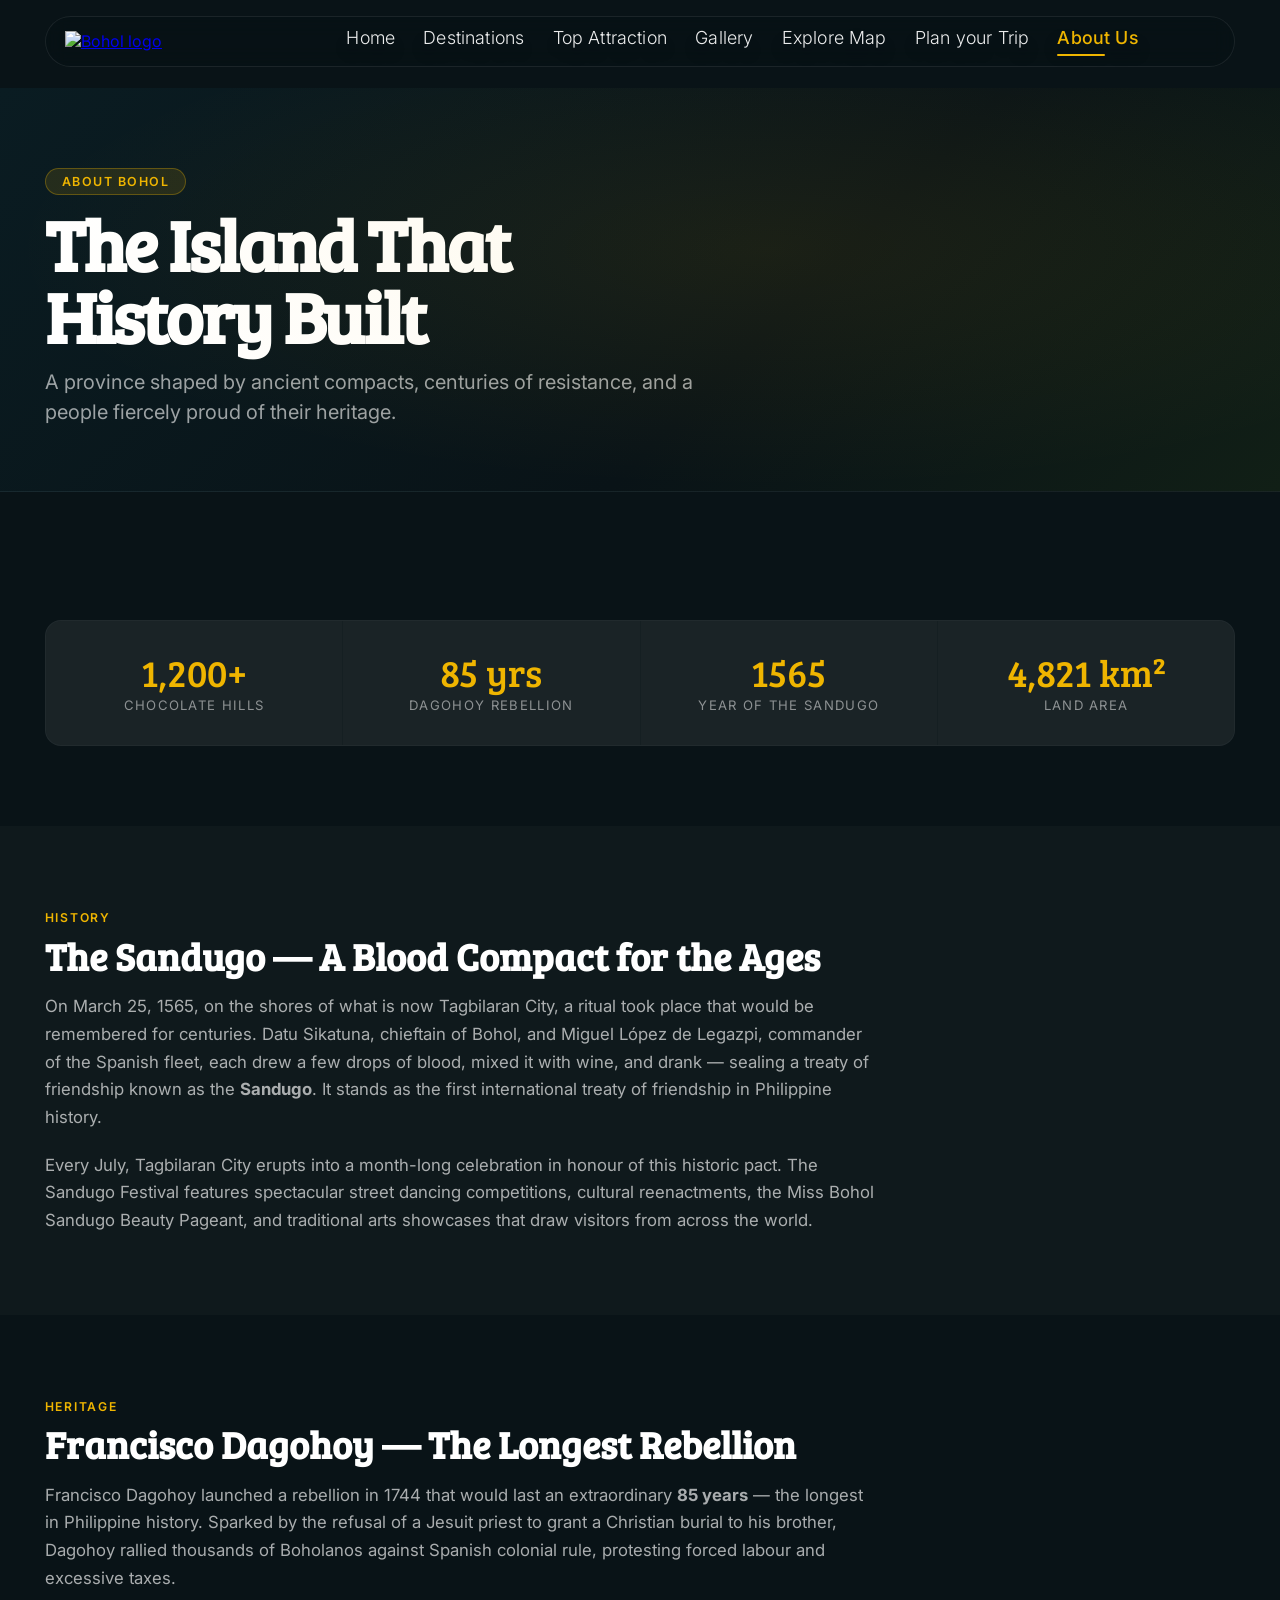
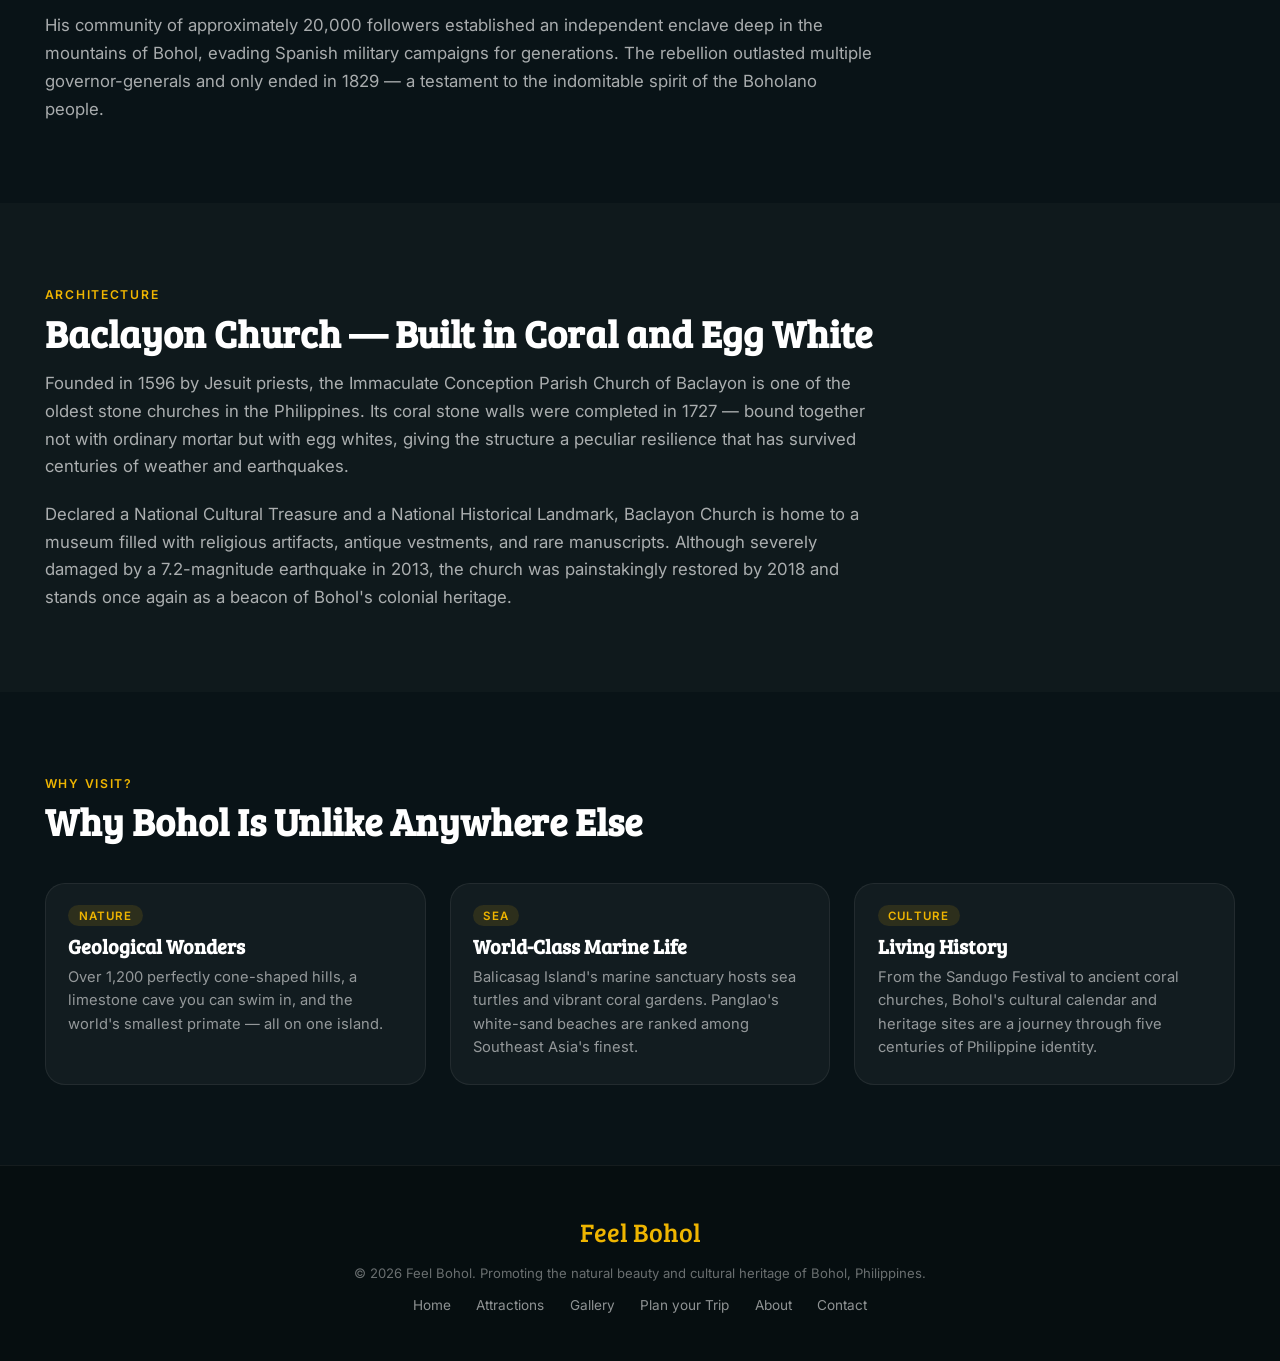
==== about.html @ 52533cbc "implemented other pages" ====
<!DOCTYPE html>
<html lang="en">
<head>
  <meta charset="UTF-8">
  <meta name="viewport" content="width=device-width, initial-scale=1.0">
  <meta name="description" content="Learn about Bohol's rich history, culture, and what makes it one of the Philippines' most beloved destinations.">
  <link rel="preconnect" href="https://fonts.googleapis.com">
  <link rel="preconnect" href="https://fonts.gstatic.com" crossorigin>
  <link href="https://fonts.googleapis.com/css2?family=Bree+Serif&family=Inter:wght@300;400;500;600;700&display=swap" rel="stylesheet">
  <link href="./css/main.css" rel="stylesheet">
  <link href="./css/pages.css" rel="stylesheet">
  <title>About Bohol – Feel Bohol</title>
</head>
<body>
  <header class="site-header">
    <a class="brand" href="index.html" aria-label="Feel Bohol home">
      <img src="./images/bohol-logo.png" alt="Bohol logo">
    </a>
    <nav class="site-nav" aria-label="Primary navigation">
      <a href="index.html">Home</a>
      <a href="destinations.html">Destinations</a>
      <a href="top_attractions.html">Top Attraction</a>
      <a href="gallery.html">Gallery</a>
      <a href="explore_map.html">Explore Map</a>
      <a href="plan_your_trip.html">Plan your Trip</a>
      <a class="is-active" href="about.html">About Us</a>
    </nav>
  </header>

  <div class="page-wrap">
    <div class="page-hero">
      <p class="page-hero__label">About Bohol</p>
      <h1 class="page-hero__title">The Island That<br>History Built</h1>
      <p class="page-hero__sub">A province shaped by ancient compacts, centuries of resistance, and a people fiercely proud of their heritage.</p>
    </div>

    <!-- Stats -->
    <section class="section">
      <div class="stats-strip">
        <div class="stat"><span class="stat__value">1,200+</span><span class="stat__label">Chocolate Hills</span></div>
        <div class="stat"><span class="stat__value">85 yrs</span><span class="stat__label">Dagohoy Rebellion</span></div>
        <div class="stat"><span class="stat__value">1565</span><span class="stat__label">Year of the Sandugo</span></div>
        <div class="stat"><span class="stat__value">4,821 km²</span><span class="stat__label">Land Area</span></div>
      </div>
    </section>

    <!-- History sections -->
    <section class="section section--alt">
      <span class="section__label">History</span>
      <h2 class="section__title">The Sandugo — A Blood Compact for the Ages</h2>
      <p class="section__body">
        On March 25, 1565, on the shores of what is now Tagbilaran City, a ritual took place that would be remembered for centuries. Datu Sikatuna, chieftain of Bohol, and Miguel López de Legazpi, commander of the Spanish fleet, each drew a few drops of blood, mixed it with wine, and drank — sealing a treaty of friendship known as the <strong>Sandugo</strong>. It stands as the first international treaty of friendship in Philippine history.
      </p>
      <br>
      <p class="section__body">
        Every July, Tagbilaran City erupts into a month-long celebration in honour of this historic pact. The Sandugo Festival features spectacular street dancing competitions, cultural reenactments, the Miss Bohol Sandugo Beauty Pageant, and traditional arts showcases that draw visitors from across the world.
      </p>
    </section>

    <section class="section">
      <span class="section__label">Heritage</span>
      <h2 class="section__title">Francisco Dagohoy — The Longest Rebellion</h2>
      <p class="section__body">
        Francisco Dagohoy launched a rebellion in 1744 that would last an extraordinary <strong>85 years</strong> — the longest in Philippine history. Sparked by the refusal of a Jesuit priest to grant a Christian burial to his brother, Dagohoy rallied thousands of Boholanos against Spanish colonial rule, protesting forced labour and excessive taxes.
      </p>
      <br>
      <p class="section__body">
        His community of approximately 20,000 followers established an independent enclave deep in the mountains of Bohol, evading Spanish military campaigns for generations. The rebellion outlasted multiple governor-generals and only ended in 1829 — a testament to the indomitable spirit of the Boholano people.
      </p>
    </section>

    <section class="section section--alt">
      <span class="section__label">Architecture</span>
      <h2 class="section__title">Baclayon Church — Built in Coral and Egg White</h2>
      <p class="section__body">
        Founded in 1596 by Jesuit priests, the Immaculate Conception Parish Church of Baclayon is one of the oldest stone churches in the Philippines. Its coral stone walls were completed in 1727 — bound together not with ordinary mortar but with egg whites, giving the structure a peculiar resilience that has survived centuries of weather and earthquakes.
      </p>
      <br>
      <p class="section__body">
        Declared a National Cultural Treasure and a National Historical Landmark, Baclayon Church is home to a museum filled with religious artifacts, antique vestments, and rare manuscripts. Although severely damaged by a 7.2-magnitude earthquake in 2013, the church was painstakingly restored by 2018 and stands once again as a beacon of Bohol's colonial heritage.
      </p>
    </section>

    <!-- Why Bohol -->
    <section class="section">
      <span class="section__label">Why Visit?</span>
      <h2 class="section__title">Why Bohol Is Unlike Anywhere Else</h2>
      <div class="card-grid">
        <div class="card">
          <div class="card__body">
            <span class="card__tag">Nature</span>
            <h3 class="card__title">Geological Wonders</h3>
            <p class="card__text">Over 1,200 perfectly cone-shaped hills, a limestone cave you can swim in, and the world's smallest primate — all on one island.</p>
          </div>
        </div>
        <div class="card">
          <div class="card__body">
            <span class="card__tag">Sea</span>
            <h3 class="card__title">World-Class Marine Life</h3>
            <p class="card__text">Balicasag Island's marine sanctuary hosts sea turtles and vibrant coral gardens. Panglao's white-sand beaches are ranked among Southeast Asia's finest.</p>
          </div>
        </div>
        <div class="card">
          <div class="card__body">
            <span class="card__tag">Culture</span>
            <h3 class="card__title">Living History</h3>
            <p class="card__text">From the Sandugo Festival to ancient coral churches, Bohol's cultural calendar and heritage sites are a journey through five centuries of Philippine identity.</p>
          </div>
        </div>
      </div>
    </section>
  </div>

  <footer class="site-footer">
    <div class="site-footer__inner">
      <p class="site-footer__brand">Feel Bohol</p>
      <p class="site-footer__copy">&copy; 2026 Feel Bohol. Promoting the natural beauty and cultural heritage of Bohol, Philippines.</p>
      <nav class="site-footer__nav">
        <a href="index.html">Home</a><a href="top_attractions.html">Attractions</a><a href="gallery.html">Gallery</a><a href="plan_your_trip.html">Plan your Trip</a><a href="about.html">About</a><a href="contact.html">Contact</a>
      </nav>
    </div>
  </footer>
</body>
</html>
---- css/main.css ----
* {
  box-sizing: border-box;
}

:root {
  --bg-shadow: rgba(5, 15, 18, 0.72);
  --copy-color: rgba(255, 255, 255, 0.88);
  --nav-color: rgba(255, 255, 255, 0.92);
  --accent: #efb500;
  --card-radius: 28px;
}

html,
body {
  margin: 0;
  min-height: 100%;
  font-family: "Inter", sans-serif;
  background: #091317;
}

body {
  color: #fff;
}

a,
button {
  font: inherit;
}

.hero {
  position: relative;
  min-height: 100vh;
  padding: 1.8rem clamp(1.25rem, 3.5vw, 4.5rem) 2.5rem;
}

.hero__carousel {
  position: absolute;
  inset: 0;
  z-index: 0;
}

.carousel-slide {
  position: absolute;
  inset: 0;
  background-position: center center;
  background-repeat: no-repeat;
  background-size: cover;
  opacity: 0;
  transition: opacity 0.75s ease;
}

.carousel-slide::after {
  content: "";
  position: absolute;
  inset: 0;
  background-image:
    linear-gradient(180deg, rgba(10, 20, 28, 0.4) 0%, rgba(10, 20, 28, 0.12) 18%, rgba(7, 16, 18, 0.4) 100%),
    linear-gradient(90deg, rgba(5, 13, 16, 0.54) 0%, rgba(5, 13, 16, 0.24) 31%, rgba(5, 13, 16, 0) 61%);
}

.carousel-slide.is-active {
  opacity: 1;
}

.site-header {
  position: relative;
  z-index: 3;
  display: flex;
  align-items: center;
  gap: clamp(1.25rem, 3vw, 3.5rem);
}

.brand {
  flex: 0 0 auto;
}

.brand img {
  display: block;
  width: clamp(185px, 14vw, 270px);
  height: auto;
}

.site-nav {
  display: flex;
  flex: 1;
  justify-content: center;
  align-items: center;
  gap: clamp(1rem, 2.2vw, 2.8rem);
  padding-right: clamp(0rem, 1.5vw, 2rem);
}

.site-nav a {
  position: relative;
  padding-bottom: 0.55rem;
  color: var(--nav-color);
  font-size: clamp(0.92rem, 0.55vw + 0.7rem, 1.12rem);
  font-weight: 300;
  text-decoration: none;
  letter-spacing: 0.01em;
  text-shadow: 0 10px 22px rgba(0, 0, 0, 0.18);
}

.site-nav a.is-active {
  color: var(--accent);
  font-weight: 500;
}

.site-nav a.is-active::after {
  content: "";
  position: absolute;
  left: 0;
  bottom: 0;
  width: 3rem;
  height: 0.16rem;
  border-radius: 999px;
  background: var(--accent);
}

.hero__body {
  position: relative;
  z-index: 2;
  display: grid;
  grid-template-columns: minmax(320px, 0.95fr) minmax(480px, 1.1fr);
  align-items: center;
  min-height: calc(100vh - 6.5rem);
  gap: clamp(1.5rem, 3vw, 3rem);
}

.hero__copy {
  max-width: 44rem;
  padding-top: clamp(5.2rem, 19vh, 11rem);
}

.hero__copy h1 {
  margin: 0;
  font-family: "Bree Serif", serif;
  font-size: clamp(4.5rem, 8vw, 8rem);
  line-height: 0.9;
  letter-spacing: -0.04em;
  text-shadow: 0 20px 40px rgba(0, 0, 0, 0.24);
}

.hero__description {
  width: min(42rem, 94%);
  margin: 1.2rem 0 2.7rem;
  color: var(--copy-color);
  font-size: clamp(1rem, 1vw + 0.5rem, 1.55rem);
  line-height: 1.38;
  text-wrap: balance;
  opacity: 1;
  transition: opacity 0.3s ease;
}

.cta-button {
  display: inline-flex;
  align-items: center;
  justify-content: center;
  min-width: 13rem;
  padding: 1.15rem 2.2rem;
  border-radius: 0.45rem;
  background: var(--accent);
  color: #111;
  font-size: 1.15rem;
  font-weight: 500;
  text-decoration: none;
  box-shadow: 0 14px 30px rgba(0, 0, 0, 0.18);
  transition: transform 160ms ease, box-shadow 160ms ease;
}

.cta-button:hover,
.cta-button:focus-visible {
  transform: translateY(-2px);
  box-shadow: 0 18px 34px rgba(0, 0, 0, 0.24);
}

.hero__visuals {
  position: relative;
  min-height: min(50rem, 74vh);
}

.hero__controls {
  position: absolute;
  top: 34%;
  right: 0;
  z-index: 4;
  display: flex;
  gap: 0.8rem;
}

.control {
  width: 3.7rem;
  height: 3.7rem;
  border: 0;
  border-radius: 50%;
  background-color: transparent;
  background-image: url("../images/icon-next.png");
  background-position: center;
  background-repeat: no-repeat;
  background-size: contain;
  cursor: pointer;
  opacity: 0.92;
  transition: transform 160ms ease, opacity 160ms ease;
}

.control--prev {
  transform: rotate(180deg);
}

.control:hover,
.control:focus-visible {
  opacity: 1;
  transform: translateY(-2px);
}

.control--prev:hover,
.control--prev:focus-visible {
  transform: rotate(180deg) translateY(2px);
}

/* --- Card Carousel Track --- */

.hero__cards {
  position: absolute;
  right: 0;
  bottom: 2rem;
  width: min(800px, 85vw);
  overflow: hidden;
  padding-top: 2rem;
  padding-bottom: 4rem;
  -webkit-mask-image: linear-gradient(to right, transparent 0%, black 3%, black 100%);
  mask-image: linear-gradient(to right, transparent 0%, black 3%, black 100%);
}

.hero__card-track {
  display: flex;
  gap: 1rem;
  will-change: transform;
  transition: transform 0.65s cubic-bezier(0.4, 0, 0.2, 1);
}

.destination-card {
  flex: 0 0 256px;
  position: relative;
  border-radius: var(--card-radius);
  overflow: hidden;
  box-shadow: 0 20px 50px rgba(0, 0, 0, 0.35);
  transition: transform 0.5s ease, box-shadow 0.5s ease;
}

.destination-card__image {
  width: 256px;
  height: 340px;
  overflow: hidden;
}

.destination-card img {
  display: block;
  width: 100%;
  height: 100%;
  object-fit: cover;
  transition: transform 0.6s ease;
}

.destination-card.is-current {
  transform: translateY(-16px) scale(1.05);
  box-shadow: 0 44px 88px rgba(0, 0, 0, 0.55);
  z-index: 2;
}

.destination-card.is-current img {
  transform: scale(1.04);
}

.destination-card__label {
  position: absolute;
  bottom: 0;
  left: 0;
  right: 0;
  margin: 0;
  padding: 2.4rem 1rem 1rem;
  background: linear-gradient(to top, rgba(0, 0, 0, 0.72) 0%, transparent 100%);
  color: rgba(255, 255, 255, 0.95);
  font-size: clamp(0.8rem, 0.9vw + 0.3rem, 1rem);
  font-weight: 500;
  text-align: center;
  letter-spacing: 0.03em;
}

/* --- Slide Counter --- */

.slide-counter {
  display: flex;
  align-items: baseline;
  gap: 0.25rem;
  margin-top: 1.6rem;
  color: rgba(255, 255, 255, 0.45);
  font-size: 0.78rem;
  letter-spacing: 0.14em;
  text-transform: uppercase;
}

.slide-counter__current {
  color: var(--accent);
  font-size: 1.1rem;
  font-weight: 600;
  letter-spacing: 0.06em;
}

/* --- Nav Enhancement --- */

.site-header {
  position: fixed;
  top: 1rem;
  left: clamp(1.25rem, 3.5vw, 4.5rem);
  right: clamp(1.25rem, 3.5vw, 4.5rem);
  z-index: 100;
  display: flex;
  align-items: center;
  gap: clamp(1.25rem, 3vw, 3.5rem);
  padding: 0.6rem 1.2rem;
  border-radius: 999px;
  backdrop-filter: blur(10px);
  -webkit-backdrop-filter: blur(10px);
  background: rgba(5, 15, 18, 0.28);
  border: 1px solid rgba(255, 255, 255, 0.08);
}

/* --- Responsive --- */

@media (max-width: 1100px) {
  .hero {
    padding-bottom: 2rem;
  }

  .site-header {
    flex-direction: column;
    align-items: flex-start;
    border-radius: 1rem;
  }

  .site-nav {
    flex-wrap: wrap;
    justify-content: flex-start;
    padding-right: 0;
  }

  .hero__body {
    grid-template-columns: 1fr;
    min-height: auto;
    padding-top: 2rem;
  }

  .hero__copy {
    max-width: 40rem;
    padding-top: 1rem;
  }

  .hero__visuals {
    min-height: 42rem;
  }

  .hero__controls {
    top: 1rem;
    right: 1rem;
  }

  .hero__cards {
    right: 0;
    width: 100%;
    padding-bottom: 3rem;
  }
}

@media (max-width: 760px) {
  .hero {
    padding: 1.25rem 1rem 1.5rem;
    background-position: 58% center;
  }

  .brand img {
    width: 11rem;
  }

  .site-nav {
    gap: .9rem 1.2rem;
  }

  .site-nav a {
    font-size: 0.88rem;
  }

  .hero__copy h1 {
    font-size: clamp(3.1rem, 17vw, 4.7rem);
  }

  .hero__description {
    width: 100%;
    margin-bottom: 1.8rem;
    font-size: 1rem;
  }

  .cta-button {
    min-width: 10.5rem;
    padding: 0.95rem 1.5rem;
  }

  .hero__visuals {
    min-height: auto;
    padding-top: 4rem;
  }

  .hero__controls {
    top: 0;
    right: 0;
  }

  .control {
    width: 3.2rem;
    height: 3.2rem;
  }

  .hero__cards {
    position: relative;
    right: auto;
    bottom: auto;
    padding-bottom: 2.4rem;
    width: 100%;
    -webkit-mask-image: none;
    mask-image: none;
  }

  .destination-card {
    flex: 0 0 220px;
  }

  .destination-card__image {
    width: 220px;
    height: 300px;
  }

  .destination-card.is-current {
    transform: translateY(-10px) scale(1.03);
  }
}

/* --- Footer --- */

.site-footer {
  background: #060e10;
  padding: 3rem clamp(1.25rem, 3.5vw, 4.5rem);
  border-top: 1px solid rgba(255, 255, 255, 0.06);
}

.site-footer__inner {
  display: flex;
  flex-direction: column;
  align-items: center;
  gap: 1rem;
  text-align: center;
}

.site-footer__brand {
  margin: 0;
  font-family: "Bree Serif", serif;
  font-size: 1.6rem;
  color: var(--accent);
}

.site-footer__copy {
  margin: 0;
  color: rgba(255, 255, 255, 0.4);
  font-size: 0.82rem;
  max-width: 42rem;
}

.site-footer__nav {
  display: flex;
  flex-wrap: wrap;
  justify-content: center;
  gap: 0.4rem 1.6rem;
}

.site-footer__nav a {
  color: rgba(255, 255, 255, 0.55);
  font-size: 0.85rem;
  text-decoration: none;
  transition: color 0.2s ease;
}

.site-footer__nav a:hover {
  color: var(--accent);
}
---- css/pages.css ----
/* ============================================================
   pages.css — shared styles for all inner pages
   ============================================================ */

/* Page wrapper */
.page-wrap {
  min-height: 100vh;
  background: #091317;
  color: #fff;
  font-family: "Inter", sans-serif;
  padding-top: 5.5rem; /* clear fixed nav */
}

/* Page hero / banner */
.page-hero {
  position: relative;
  overflow: hidden;
  padding: 5rem clamp(1.25rem, 3.5vw, 4.5rem) 4rem;
  background: linear-gradient(135deg, #0a1c22 0%, #091317 60%, #111f16 100%);
  border-bottom: 1px solid rgba(255, 255, 255, 0.06);
}

.page-hero::before {
  content: "";
  position: absolute;
  inset: 0;
  background: radial-gradient(ellipse at 60% 40%, rgba(239, 181, 0, 0.08) 0%, transparent 70%);
}

.page-hero__label {
  display: inline-block;
  margin: 0 0 0.75rem;
  padding: 0.3rem 1rem;
  border-radius: 999px;
  background: rgba(239, 181, 0, 0.12);
  border: 1px solid rgba(239, 181, 0, 0.3);
  color: #efb500;
  font-size: 0.78rem;
  font-weight: 600;
  letter-spacing: 0.12em;
  text-transform: uppercase;
}

.page-hero__title {
  margin: 0 0 1rem;
  font-family: "Bree Serif", serif;
  font-size: clamp(2.5rem, 6vw, 4.5rem);
  line-height: 1;
  letter-spacing: -0.03em;
}

.page-hero__sub {
  margin: 0;
  max-width: 42rem;
  color: rgba(255, 255, 255, 0.6);
  font-size: clamp(1rem, 1.2vw + 0.5rem, 1.25rem);
  line-height: 1.5;
}

/* Content sections */
.section {
  padding: 5rem clamp(1.25rem, 3.5vw, 4.5rem);
}

.section--alt {
  background: rgba(255, 255, 255, 0.025);
}

.section__label {
  display: inline-block;
  margin-bottom: 0.6rem;
  color: #efb500;
  font-size: 0.76rem;
  font-weight: 600;
  letter-spacing: 0.14em;
  text-transform: uppercase;
}

.section__title {
  margin: 0 0 1rem;
  font-family: "Bree Serif", serif;
  font-size: clamp(1.8rem, 3vw, 2.8rem);
  line-height: 1.1;
}

.section__body {
  margin: 0;
  max-width: 52rem;
  color: rgba(255, 255, 255, 0.65);
  font-size: 1.05rem;
  line-height: 1.65;
}

/* Card grid */
.card-grid {
  display: grid;
  grid-template-columns: repeat(auto-fill, minmax(290px, 1fr));
  gap: 1.5rem;
  margin-top: 2.5rem;
}

.card {
  position: relative;
  background: rgba(255, 255, 255, 0.04);
  border: 1px solid rgba(255, 255, 255, 0.07);
  border-radius: 1.25rem;
  overflow: hidden;
  transition: transform 0.3s ease, box-shadow 0.3s ease;
}

.card:hover {
  transform: translateY(-4px);
  box-shadow: 0 24px 50px rgba(0, 0, 0, 0.4);
}

.card__img {
  width: 100%;
  aspect-ratio: 4 / 3;
  object-fit: cover;
  display: block;
  background: #1a2a30;
}

.card__body {
  padding: 1.25rem 1.4rem 1.5rem;
}

.card__tag {
  display: inline-block;
  margin-bottom: 0.5rem;
  padding: 0.2rem 0.65rem;
  border-radius: 999px;
  background: rgba(239, 181, 0, 0.12);
  color: #efb500;
  font-size: 0.72rem;
  font-weight: 600;
  letter-spacing: 0.1em;
  text-transform: uppercase;
}

.card__title {
  margin: 0 0 0.5rem;
  font-family: "Bree Serif", serif;
  font-size: 1.25rem;
  line-height: 1.2;
}

.card__text {
  margin: 0;
  color: rgba(255, 255, 255, 0.55);
  font-size: 0.92rem;
  line-height: 1.6;
}

.card__fee {
  display: inline-flex;
  align-items: center;
  gap: 0.35rem;
  margin-top: 1rem;
  padding: 0.35rem 0.9rem;
  border-radius: 999px;
  background: rgba(255, 255, 255, 0.06);
  color: rgba(255, 255, 255, 0.75);
  font-size: 0.82rem;
}

/* Info rows (accordion / expand) */
.info-row {
  border-bottom: 1px solid rgba(255, 255, 255, 0.07);
}

.info-row__toggle {
  display: flex;
  justify-content: space-between;
  align-items: center;
  width: 100%;
  padding: 1.2rem 0;
  background: none;
  border: 0;
  color: #fff;
  font: inherit;
  font-size: 1.05rem;
  font-weight: 500;
  cursor: pointer;
  text-align: left;
}

.info-row__toggle::after {
  content: "+";
  font-size: 1.4rem;
  color: #efb500;
  flex-shrink: 0;
  transition: transform 0.3s ease;
}

.info-row.is-open .info-row__toggle::after {
  transform: rotate(45deg);
}

.info-row__body {
  display: none;
  padding: 0 0 1.2rem;
  color: rgba(255, 255, 255, 0.6);
  font-size: 0.95rem;
  line-height: 1.7;
}

.info-row.is-open .info-row__body {
  display: block;
}

/* Gallery grid */
.gallery-grid {
  display: grid;
  grid-template-columns: repeat(auto-fill, minmax(280px, 1fr));
  gap: 1rem;
  margin-top: 2.5rem;
}

.gallery-item {
  position: relative;
  overflow: hidden;
  border-radius: 1rem;
  aspect-ratio: 4 / 3;
  cursor: pointer;
}

.gallery-item img {
  width: 100%;
  height: 100%;
  object-fit: cover;
  display: block;
  transition: transform 0.4s ease;
  background: #1a2a30;
}

.gallery-item:hover img {
  transform: scale(1.06);
}

.gallery-item__caption {
  position: absolute;
  bottom: 0;
  left: 0;
  right: 0;
  padding: 2rem 1rem 0.9rem;
  background: linear-gradient(to top, rgba(0,0,0,0.75), transparent);
  color: rgba(255,255,255,0.92);
  font-size: 0.88rem;
  font-weight: 500;
  letter-spacing: 0.02em;
  opacity: 0;
  transition: opacity 0.3s ease;
}

.gallery-item:hover .gallery-item__caption {
  opacity: 1;
}

/* Expense table */
.expense-table {
  width: 100%;
  border-collapse: collapse;
  margin-top: 1.5rem;
  font-size: 0.95rem;
}

.expense-table th,
.expense-table td {
  padding: 0.85rem 1rem;
  text-align: left;
  border-bottom: 1px solid rgba(255, 255, 255, 0.07);
}

.expense-table th {
  color: #efb500;
  font-size: 0.78rem;
  font-weight: 600;
  letter-spacing: 0.1em;
  text-transform: uppercase;
}

.expense-table td {
  color: rgba(255, 255, 255, 0.7);
}

.expense-table tr:hover td {
  color: #fff;
}

/* Contact form */
.contact-form {
  display: flex;
  flex-direction: column;
  gap: 1.25rem;
  max-width: 42rem;
  margin-top: 2rem;
}

.form-group {
  display: flex;
  flex-direction: column;
  gap: 0.4rem;
}

.form-group label {
  font-size: 0.82rem;
  font-weight: 500;
  color: rgba(255, 255, 255, 0.7);
  letter-spacing: 0.06em;
  text-transform: uppercase;
}

.form-group input,
.form-group textarea,
.form-group select {
  padding: 0.85rem 1rem;
  background: rgba(255, 255, 255, 0.05);
  border: 1px solid rgba(255, 255, 255, 0.12);
  border-radius: 0.6rem;
  color: #fff;
  font: inherit;
  font-size: 1rem;
  outline: none;
  transition: border-color 0.2s ease;
}

.form-group input:focus,
.form-group textarea:focus,
.form-group select:focus {
  border-color: #efb500;
}

.form-group textarea {
  min-height: 8rem;
  resize: vertical;
}

.form-group select option {
  background: #0d1f24;
}

.btn-submit {
  display: inline-flex;
  align-items: center;
  justify-content: center;
  padding: 1rem 2.5rem;
  background: #efb500;
  border: 0;
  border-radius: 0.5rem;
  color: #111;
  font: inherit;
  font-size: 1rem;
  font-weight: 600;
  cursor: pointer;
  transition: transform 0.2s ease, box-shadow 0.2s ease;
  align-self: flex-start;
}

.btn-submit:hover {
  transform: translateY(-2px);
  box-shadow: 0 12px 28px rgba(239, 181, 0, 0.3);
}

/* Map iframe */
.map-wrap {
  margin-top: 2.5rem;
  border-radius: 1.25rem;
  overflow: hidden;
  border: 1px solid rgba(255, 255, 255, 0.08);
}

.map-wrap iframe {
  display: block;
  width: 100%;
  height: 480px;
  border: 0;
  filter: brightness(0.85) saturate(0.7);
}

/* Stats strip */
.stats-strip {
  display: grid;
  grid-template-columns: repeat(auto-fit, minmax(160px, 1fr));
  gap: 1px;
  background: rgba(255, 255, 255, 0.05);
  border: 1px solid rgba(255, 255, 255, 0.05);
  border-radius: 1rem;
  overflow: hidden;
  margin-top: 3rem;
}

.stat {
  padding: 2rem 1.5rem;
  background: rgba(255, 255, 255, 0.02);
  text-align: center;
}

.stat__value {
  display: block;
  font-family: "Bree Serif", serif;
  font-size: 2.4rem;
  color: #efb500;
  line-height: 1;
}

.stat__label {
  display: block;
  margin-top: 0.4rem;
  color: rgba(255, 255, 255, 0.5);
  font-size: 0.82rem;
  text-transform: uppercase;
  letter-spacing: 0.1em;
}

/* Festival timeline */
.timeline {
  position: relative;
  margin-top: 2rem;
  padding-left: 2rem;
}

.timeline::before {
  content: "";
  position: absolute;
  left: 0.5rem;
  top: 0;
  bottom: 0;
  width: 2px;
  background: linear-gradient(to bottom, #efb500, rgba(239, 181, 0, 0.1));
}

.timeline-item {
  position: relative;
  margin-bottom: 2rem;
}

.timeline-item::before {
  content: "";
  position: absolute;
  left: -1.65rem;
  top: 0.4rem;
  width: 0.75rem;
  height: 0.75rem;
  border-radius: 50%;
  background: #efb500;
  box-shadow: 0 0 0 3px rgba(239, 181, 0, 0.2);
}

.timeline-item__month {
  display: block;
  color: #efb500;
  font-size: 0.78rem;
  font-weight: 600;
  letter-spacing: 0.12em;
  text-transform: uppercase;
}

.timeline-item__title {
  margin: 0.25rem 0 0.4rem;
  font-family: "Bree Serif", serif;
  font-size: 1.15rem;
}

.timeline-item__text {
  margin: 0;
  color: rgba(255, 255, 255, 0.55);
  font-size: 0.92rem;
  line-height: 1.6;
}

/* Page nav (reuse shared header) */
/* The fixed .site-header from main.css applies — just include main.css */

@media (max-width: 760px) {
  .card-grid { grid-template-columns: 1fr; }
  .gallery-grid { grid-template-columns: 1fr 1fr; }
  .section { padding: 3rem 1rem; }
}
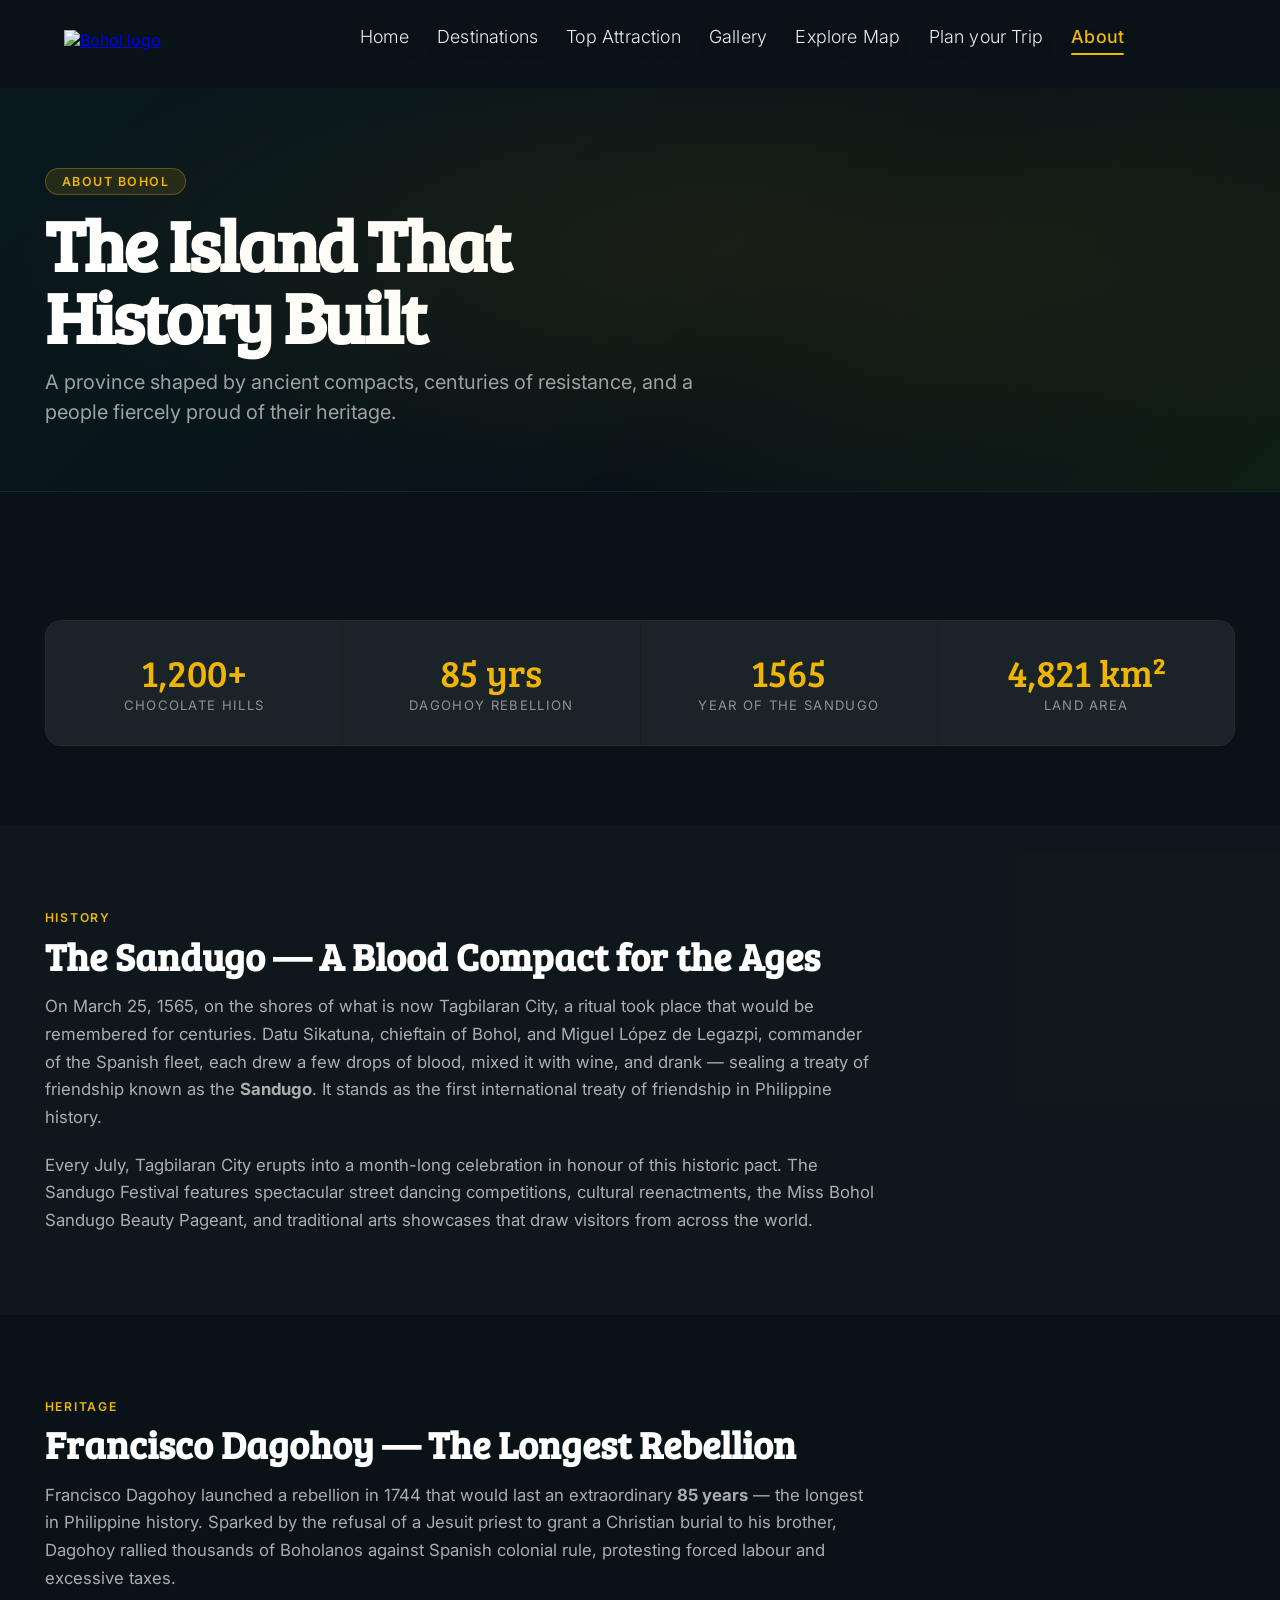
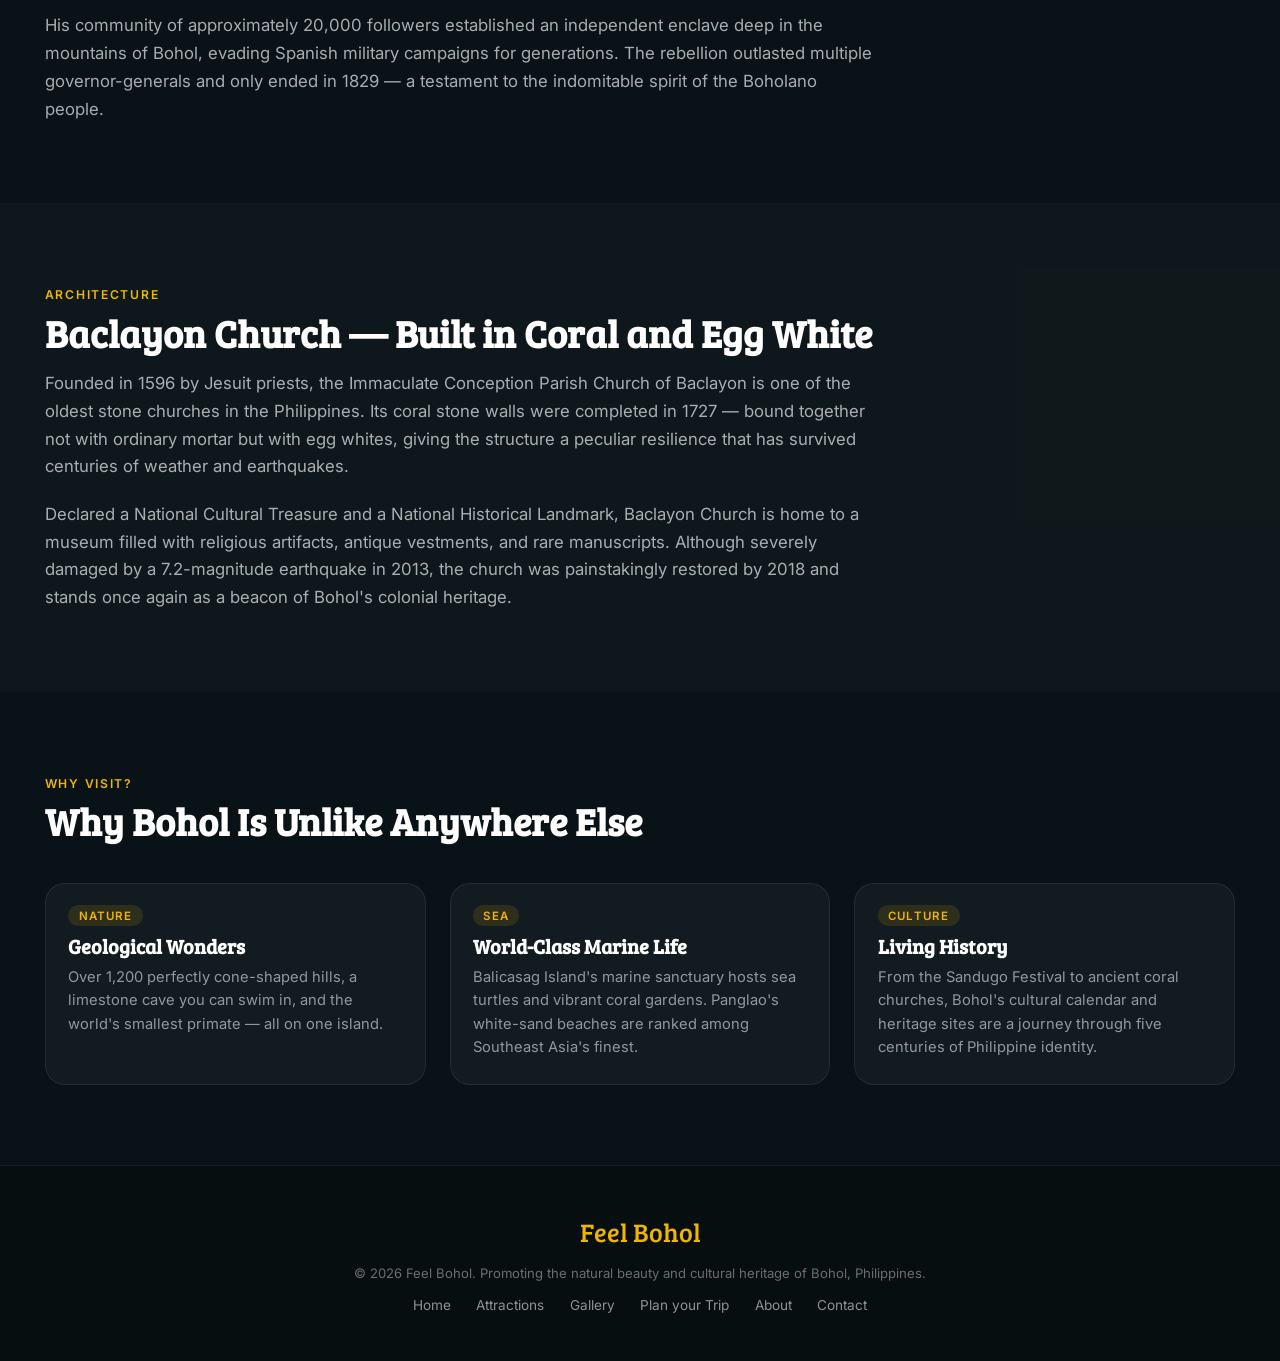
==== commit aec3caea: "Change the design" ====
--- a/about.html
+++ b/about.html
@@ -13,17 +13,17 @@
 </head>
 <body>
   <header class="site-header">
-    <a class="brand" href="index.html" aria-label="Feel Bohol home">
+    <a class="brand" href="index.html#home" aria-label="Feel Bohol home">
       <img src="./images/bohol-logo.png" alt="Bohol logo">
     </a>
     <nav class="site-nav" aria-label="Primary navigation">
-      <a href="index.html">Home</a>
-      <a href="destinations.html">Destinations</a>
-      <a href="top_attractions.html">Top Attraction</a>
-      <a href="gallery.html">Gallery</a>
-      <a href="explore_map.html">Explore Map</a>
-      <a href="plan_your_trip.html">Plan your Trip</a>
-      <a class="is-active" href="about.html">About Us</a>
+      <a href="index.html#home">Home</a>
+      <a href="index.html#destinations">Destinations</a>
+      <a href="index.html#attractions">Top Attraction</a>
+      <a href="index.html#gallery">Gallery</a>
+      <a href="index.html#explore-map">Explore Map</a>
+      <a href="index.html#plan-trip">Plan your Trip</a>
+      <a class="is-active" href="index.html#about">About</a>
     </nav>
   </header>
 
@@ -116,7 +116,7 @@
       <p class="site-footer__brand">Feel Bohol</p>
       <p class="site-footer__copy">&copy; 2026 Feel Bohol. Promoting the natural beauty and cultural heritage of Bohol, Philippines.</p>
       <nav class="site-footer__nav">
-        <a href="index.html">Home</a><a href="top_attractions.html">Attractions</a><a href="gallery.html">Gallery</a><a href="plan_your_trip.html">Plan your Trip</a><a href="about.html">About</a><a href="contact.html">Contact</a>
+        <a href="index.html#home">Home</a><a href="index.html#attractions">Attractions</a><a href="index.html#gallery">Gallery</a><a href="index.html#plan-trip">Plan your Trip</a><a href="index.html#about">About</a><a href="index.html#contact">Contact</a>
       </nav>
     </div>
   </footer>
--- a/css/main.css
+++ b/css/main.css
@@ -16,6 +16,10 @@
   min-height: 100%;
   font-family: "Inter", sans-serif;
   background: #091317;
+}
+
+html {
+  scroll-behavior: smooth;
 }
 
 body {
@@ -110,7 +114,7 @@
   position: absolute;
   left: 0;
   bottom: 0;
-  width: 3rem;
+  width: 100%;
   height: 0.16rem;
   border-radius: 999px;
   background: var(--accent);
@@ -176,12 +180,14 @@
 .hero__visuals {
   position: relative;
   min-height: min(50rem, 74vh);
+  margin-top: 70px;
 }
 
 .hero__controls {
   position: absolute;
-  top: 34%;
-  right: 0;
+  top: auto;
+  bottom: 1.5rem;
+  right: clamp(2rem, 8vw, 8rem);
   z-index: 4;
   display: flex;
   gap: 0.8rem;
@@ -223,7 +229,7 @@
   position: absolute;
   right: 0;
   bottom: 2rem;
-  width: min(800px, 85vw);
+  width: min(600px, 85vw);
   overflow: hidden;
   padding-top: 2rem;
   padding-bottom: 4rem;
@@ -319,10 +325,7 @@
   gap: clamp(1.25rem, 3vw, 3.5rem);
   padding: 0.6rem 1.2rem;
   border-radius: 999px;
-  backdrop-filter: blur(10px);
   -webkit-backdrop-filter: blur(10px);
-  background: rgba(5, 15, 18, 0.28);
-  border: 1px solid rgba(255, 255, 255, 0.08);
 }
 
 /* --- Responsive --- */
--- a/css/pages.css
+++ b/css/pages.css
@@ -3,12 +3,48 @@
    ============================================================ */
 
 /* Page wrapper */
+/* Page wrapper */
 .page-wrap {
+  position: relative;
   min-height: 100vh;
-  background: #091317;
   color: #fff;
   font-family: "Inter", sans-serif;
   padding-top: 5.5rem; /* clear fixed nav */
+  background: rgba(9, 19, 23, 0.4);
+  z-index: 1;
+}
+
+.page-wrap::before {
+  content: "";
+  position: fixed;
+  inset: -2rem; /* bleed edges so blur doesn't show sharp box */
+  background: url('../images/chocolate-hills-aerial.png') center/cover no-repeat;
+  filter: blur(12px) brightness(0.25);
+  z-index: -1;
+  will-change: transform;
+}
+
+.onepage-content {
+  position: relative;
+  z-index: 1;
+  color: #fff;
+  font-family: "Inter", sans-serif;
+  background: rgba(9, 19, 23, 0.4);
+}
+
+.onepage-content::before {
+  content: "";
+  position: fixed;
+  inset: -2rem;
+  background: url('../images/chocolate-hills-aerial.png') center/cover no-repeat;
+  filter: blur(12px) brightness(0.25);
+  z-index: -1;
+  will-change: transform;
+}
+
+.onepage-section {
+  position: relative;
+  scroll-margin-top: 7.5rem;
 }
 
 /* Page hero / banner */
@@ -16,7 +52,7 @@
   position: relative;
   overflow: hidden;
   padding: 5rem clamp(1.25rem, 3.5vw, 4.5rem) 4rem;
-  background: linear-gradient(135deg, #0a1c22 0%, #091317 60%, #111f16 100%);
+  background: linear-gradient(135deg, rgba(10, 28, 34, 0.6) 0%, rgba(9, 19, 23, 0.8) 60%, rgba(17, 31, 22, 0.9) 100%);
   border-bottom: 1px solid rgba(255, 255, 255, 0.06);
 }
 
@@ -469,6 +505,70 @@
   line-height: 1.6;
 }
 
+.contact-layout {
+  display: grid;
+  grid-template-columns: 1fr 1fr;
+  gap: 4rem;
+  align-items: start;
+}
+
+.contact-success {
+  margin: 0;
+  color: #efb500;
+  font-size: 0.9rem;
+}
+
+.contact-meta {
+  margin-top: 1.5rem;
+  display: flex;
+  flex-direction: column;
+  gap: 1.5rem;
+}
+
+.contact-meta__item p {
+  margin: 0;
+}
+
+.contact-meta__label {
+  margin-bottom: 0.3rem;
+  color: rgba(255, 255, 255, 0.4);
+  font-size: 0.78rem;
+  letter-spacing: 0.12em;
+  text-transform: uppercase;
+}
+
+.contact-meta__value {
+  color: rgba(255, 255, 255, 0.8);
+}
+
+.contact-meta__value a {
+  color: #efb500;
+  text-decoration: none;
+}
+
+.contact-quick-links {
+  margin-top: 3rem;
+}
+
+.quick-links {
+  margin-top: 1rem;
+  display: flex;
+  flex-direction: column;
+  gap: 0.6rem;
+}
+
+.quick-links a {
+  color: rgba(255, 255, 255, 0.65);
+  text-decoration: none;
+  font-size: 0.95rem;
+  transition: color 0.2s ease;
+}
+
+.quick-links a:hover,
+.quick-links a:focus-visible {
+  color: #efb500;
+}
+
 /* Page nav (reuse shared header) */
 /* The fixed .site-header from main.css applies — just include main.css */
 
@@ -476,4 +576,5 @@
   .card-grid { grid-template-columns: 1fr; }
   .gallery-grid { grid-template-columns: 1fr 1fr; }
   .section { padding: 3rem 1rem; }
-}
+  .contact-layout { grid-template-columns: 1fr; gap: 2rem; }
+}
